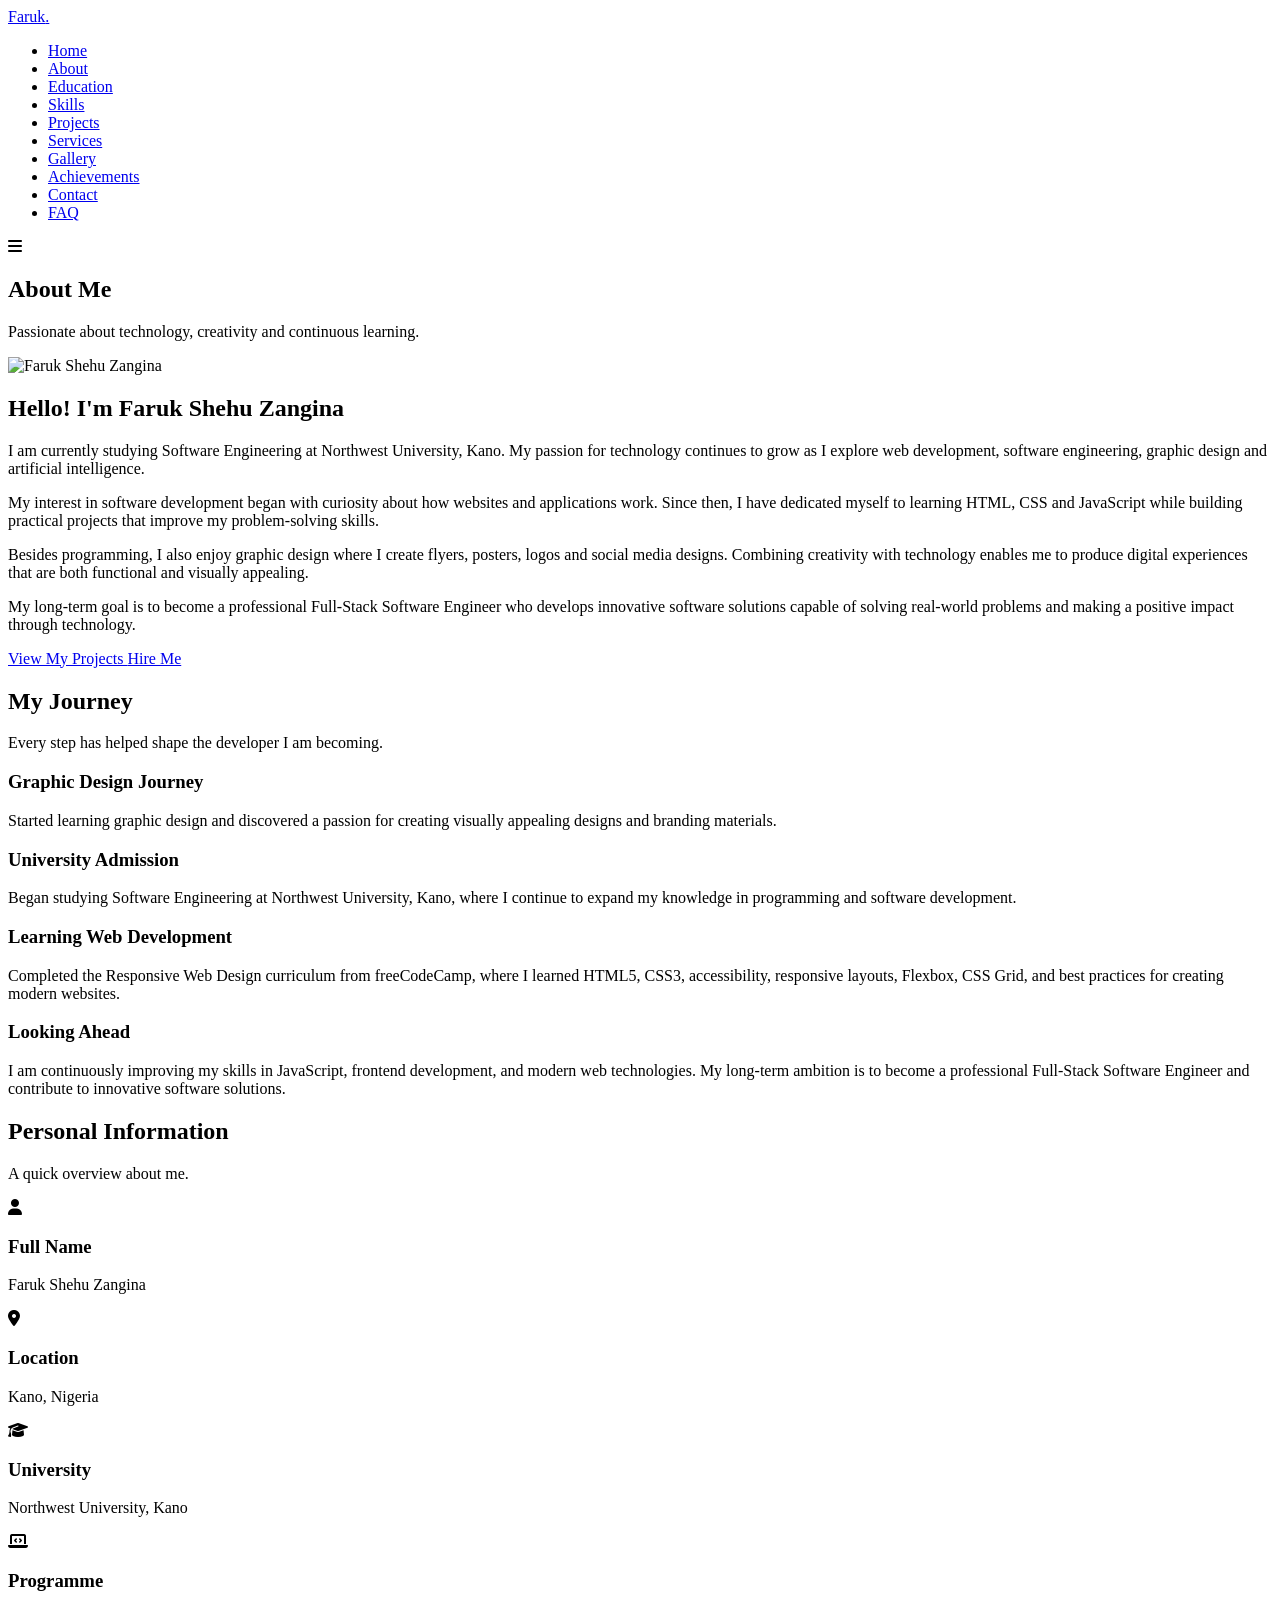
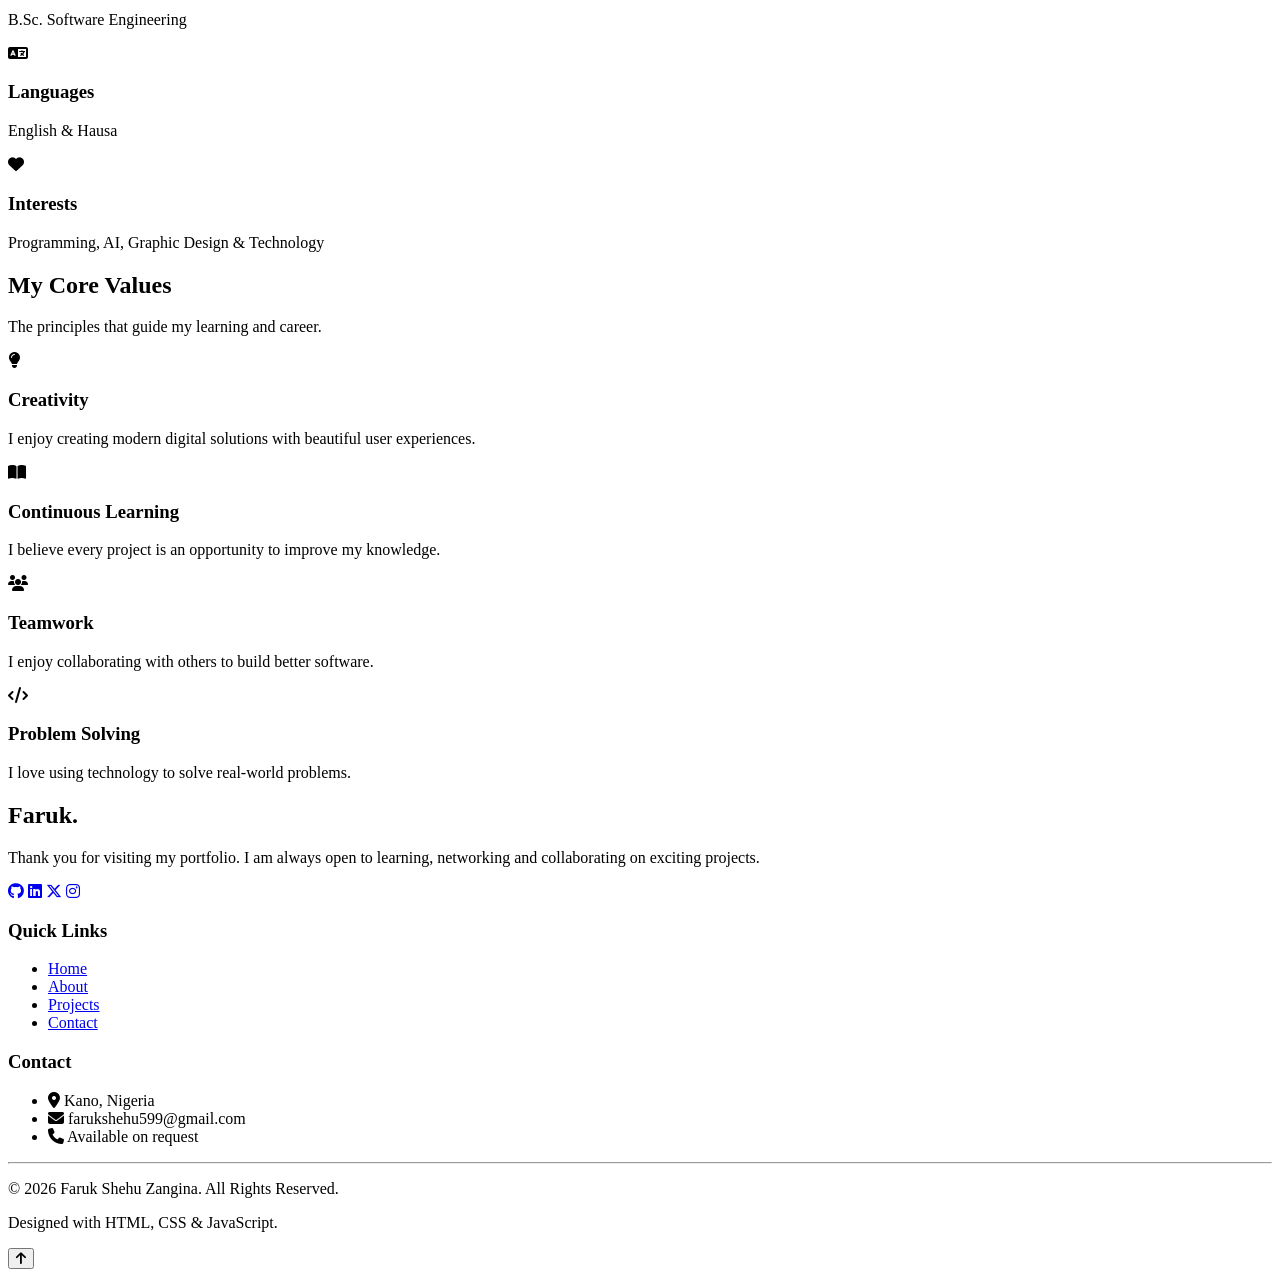
==== about.html @ 3d2c7ed2 "Add files via upload" ====
<!DOCTYPE html>
<html lang="en">

<head>

    <meta charset="UTF-8">

    <meta http-equiv="X-UA-Compatible" content="IE=edge">

    <meta name="viewport" content="width=device-width, initial-scale=1.0">

    <title>About | Faruk Shehu Zangina</title>

    <meta name="description"
        content="Learn more about Faruk Shehu Zangina, a Software Engineering student and aspiring Full-Stack Developer.">

    <link rel="preconnect" href="https://fonts.googleapis.com">

    <link rel="preconnect"
        href="https://fonts.gstatic.com"
        crossorigin>

    <link href="https://fonts.googleapis.com/css2?family=Inter:wght@300;400;500;600;700;800&family=Poppins:wght@400;500;600;700;800&display=swap"
        rel="stylesheet">

    <link rel="stylesheet"
        href="https://cdnjs.cloudflare.com/ajax/libs/font-awesome/6.7.2/css/all.min.css">

    <link rel="stylesheet" href="css/style.css">

</head>

<body>

<header>

<nav class="navbar">

<div class="container">

<a href="index.html" class="logo">

Faruk<span>.</span>

</a>

<ul class="nav-links">

<li><a href="index.html">Home</a></li>

<li><a href="about.html" class="active">About</a></li>

<li><a href="education.html">Education</a></li>

<li><a href="skills.html">Skills</a></li>

<li><a href="projects.html">Projects</a></li>

<li><a href="services.html">Services</a></li>

<li><a href="gallery.html">Gallery</a></li>

<li><a href="achievements.html">Achievements</a></li>

<li><a href="contact.html">Contact</a></li>

<li><a href="faq.html">FAQ</a></li>

</ul>

<div class="menu-btn">

<i class="fas fa-bars"></i>

</div>

</div>

</nav>

</header>

<main>

<section class="page-banner">

<div class="container">

<h1>About Me</h1>

<p>

Passionate about technology, creativity and continuous learning.

</p>

</div>

</section>

<section class="about-page">

<div class="container">

<div class="about-grid">

<div class="about-image">

<img src="images/profile.png"

alt="Faruk Shehu Zangina">

</div>

<div class="about-content">

<h2>

Hello! I'm Faruk Shehu Zangina

</h2>

<p>

I am currently studying Software Engineering at Northwest University, Kano. My passion for technology continues to grow as I explore web development, software engineering, graphic design and artificial intelligence.

</p>

<p>

My interest in software development began with curiosity about how websites and applications work. Since then, I have dedicated myself to learning HTML, CSS and JavaScript while building practical projects that improve my problem-solving skills.

</p>

<p>

Besides programming, I also enjoy graphic design where I create flyers, posters, logos and social media designs. Combining creativity with technology enables me to produce digital experiences that are both functional and visually appealing.

</p>

<p>

My long-term goal is to become a professional Full-Stack Software Engineer who develops innovative software solutions capable of solving real-world problems and making a positive impact through technology.

</p>

<div class="hero-buttons">

<a href="projects.html"

class="btn primary-btn">

View My Projects

</a>

<a href="contact.html"

class="btn secondary-btn">

Hire Me

</a>

</div>

</div>

</div>

</div>

</section>

<section class="journey">

<div class="container">

<div class="section-header">

<h2>

My Journey

</h2>

<p>

Every step has helped shape the developer I am becoming.

</p>

</div>

<div class="timeline">

<div class="timeline-item">

<h3>

Graphic Design Journey

</h3>

<p>

Started learning graphic design and discovered a passion for creating visually appealing designs and branding materials.

</p>

</div>

<div class="timeline-item">

<h3>

University Admission

</h3>

<p>

Began studying Software Engineering at Northwest University, Kano, where I continue to expand my knowledge in programming and software development.

</p>

</div>

<div class="timeline-item">

<h3>

Learning Web Development

</h3>

<p>

Completed the Responsive Web Design curriculum from freeCodeCamp, where I learned HTML5, CSS3, accessibility, responsive layouts, Flexbox, CSS Grid, and best practices for creating modern websites.

</p>

</div>

<div class="timeline-item">

<h3>

Looking Ahead

</h3>

<p>

I am continuously improving my skills in JavaScript, frontend development, and modern web technologies. My long-term ambition is to become a professional Full-Stack Software Engineer and contribute to innovative software solutions.

</p>

</div>

</div>

</div>

</section>

<!-- ==========================================
     PERSONAL INFORMATION
========================================== -->

<section class="personal-info">

<div class="container">

<div class="section-header">

<h2>Personal Information</h2>

<p>A quick overview about me.</p>

</div>

<div class="skills-grid">

<div class="skill-card">

<i class="fas fa-user"></i>

<h3>Full Name</h3>

<p>Faruk Shehu Zangina</p>

</div>

<div class="skill-card">

<i class="fas fa-location-dot"></i>

<h3>Location</h3>

<p>Kano, Nigeria</p>

</div>

<div class="skill-card">

<i class="fas fa-graduation-cap"></i>

<h3>University</h3>

<p>Northwest University, Kano</p>

</div>

<div class="skill-card">

<i class="fas fa-laptop-code"></i>

<h3>Programme</h3>

<p>B.Sc. Software Engineering</p>

</div>

<div class="skill-card">

<i class="fas fa-language"></i>

<h3>Languages</h3>

<p>English & Hausa</p>

</div>

<div class="skill-card">

<i class="fas fa-heart"></i>

<h3>Interests</h3>

<p>Programming, AI, Graphic Design & Technology</p>

</div>

</div>

</div>

</section>

<!-- ==========================================
     CORE VALUES
========================================== -->

<section class="values">

<div class="container">

<div class="section-header">

<h2>My Core Values</h2>

<p>The principles that guide my learning and career.</p>

</div>

<div class="skills-grid">

<div class="skill-card">

<i class="fas fa-lightbulb"></i>

<h3>Creativity</h3>

<p>I enjoy creating modern digital solutions with beautiful user experiences.</p>

</div>

<div class="skill-card">

<i class="fas fa-book-open"></i>

<h3>Continuous Learning</h3>

<p>I believe every project is an opportunity to improve my knowledge.</p>

</div>

<div class="skill-card">

<i class="fas fa-users"></i>

<h3>Teamwork</h3>

<p>I enjoy collaborating with others to build better software.</p>

</div>

<div class="skill-card">

<i class="fas fa-code"></i>

<h3>Problem Solving</h3>

<p>I love using technology to solve real-world problems.</p>

</div>

</div>

</div>

</section>

</main>

<footer class="footer">

<div class="container">

<div class="footer-content">

<div class="footer-column">

<h2 class="footer-logo">

Faruk<span>.</span>

</h2>

<p>

Thank you for visiting my portfolio. I am always open to learning, networking and collaborating on exciting projects.

</p>

<div class="social-icons">

<a href="https://github.com/Farusky"><i class="fab fa-github"></i></a>

<a href="https://www.linkedin.com/in/faruk-shehu-275217204?utm_source=share_via&utm_content=profile&utm_medium=member_android"><i class="fab fa-linkedin"></i></a>

<a href="https://x.com/Farusky07"><i class="fab fa-brands fa-x-twitter"></i></a>

<a href="https://www.instagram.com/faruk_zangina?igsh=MTUyN3ExdWhjOHB5cw=="><i class="fab fa-instagram"></i></a>

</div>

</div>

<div class="footer-column">

<h3>Quick Links</h3>

<ul>

<li><a href="index.html">Home</a></li>

<li><a href="about.html">About</a></li>

<li><a href="projects.html">Projects</a></li>

<li><a href="contact.html">Contact</a></li>

</ul>

</div>

<div class="footer-column">

<h3>Contact</h3>

<ul>

<li><i class="fas fa-location-dot"></i> Kano, Nigeria</li>

<li><i class="fas fa-envelope"></i> farukshehu599@gmail.com</li>

<li><i class="fas fa-phone"></i> Available on request</li>

</ul>

</div>

</div>

<hr>

<div class="footer-bottom">

<p>© 2026 Faruk Shehu Zangina. All Rights Reserved.</p>

<p>Designed with HTML, CSS & JavaScript.</p>

</div>

</div>

</footer>

<button id="backToTop">

<i class="fas fa-arrow-up"></i>

</button>

<script src="js/script.js"></script>

</body>

</html>
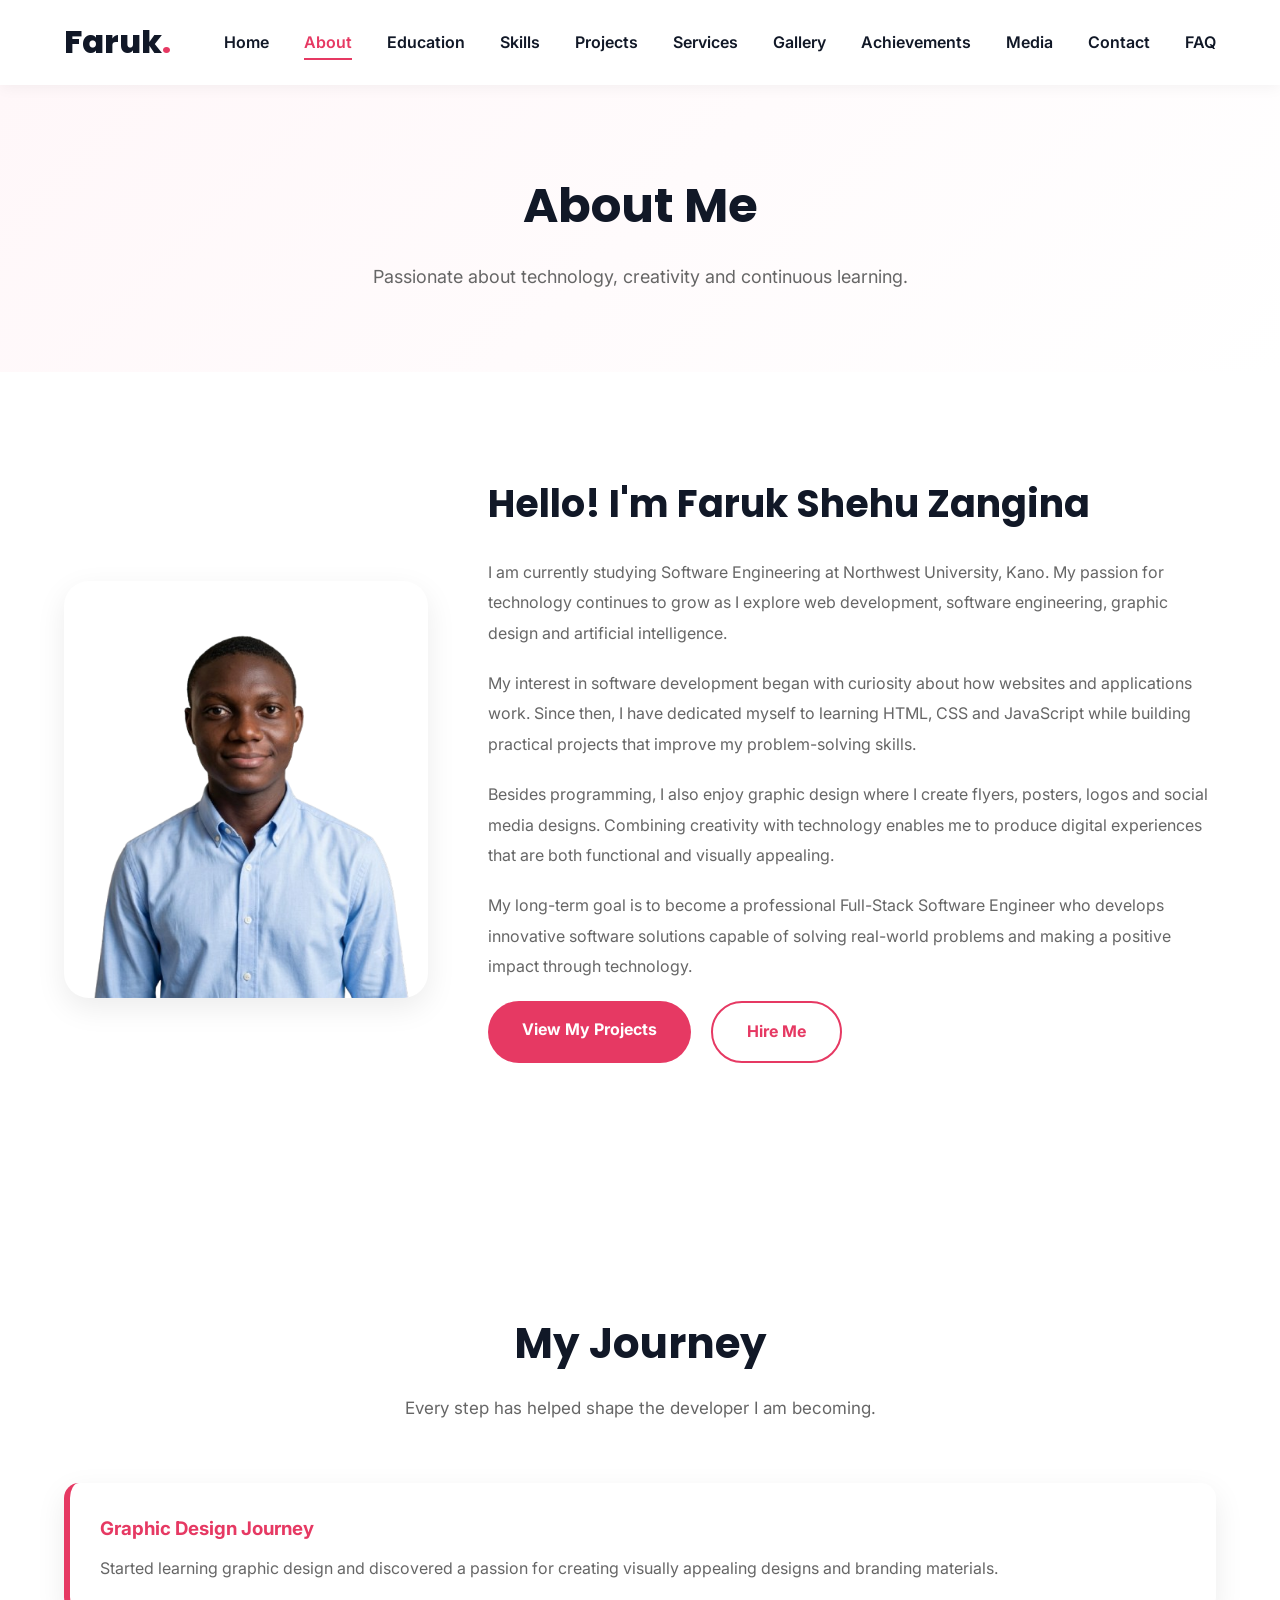
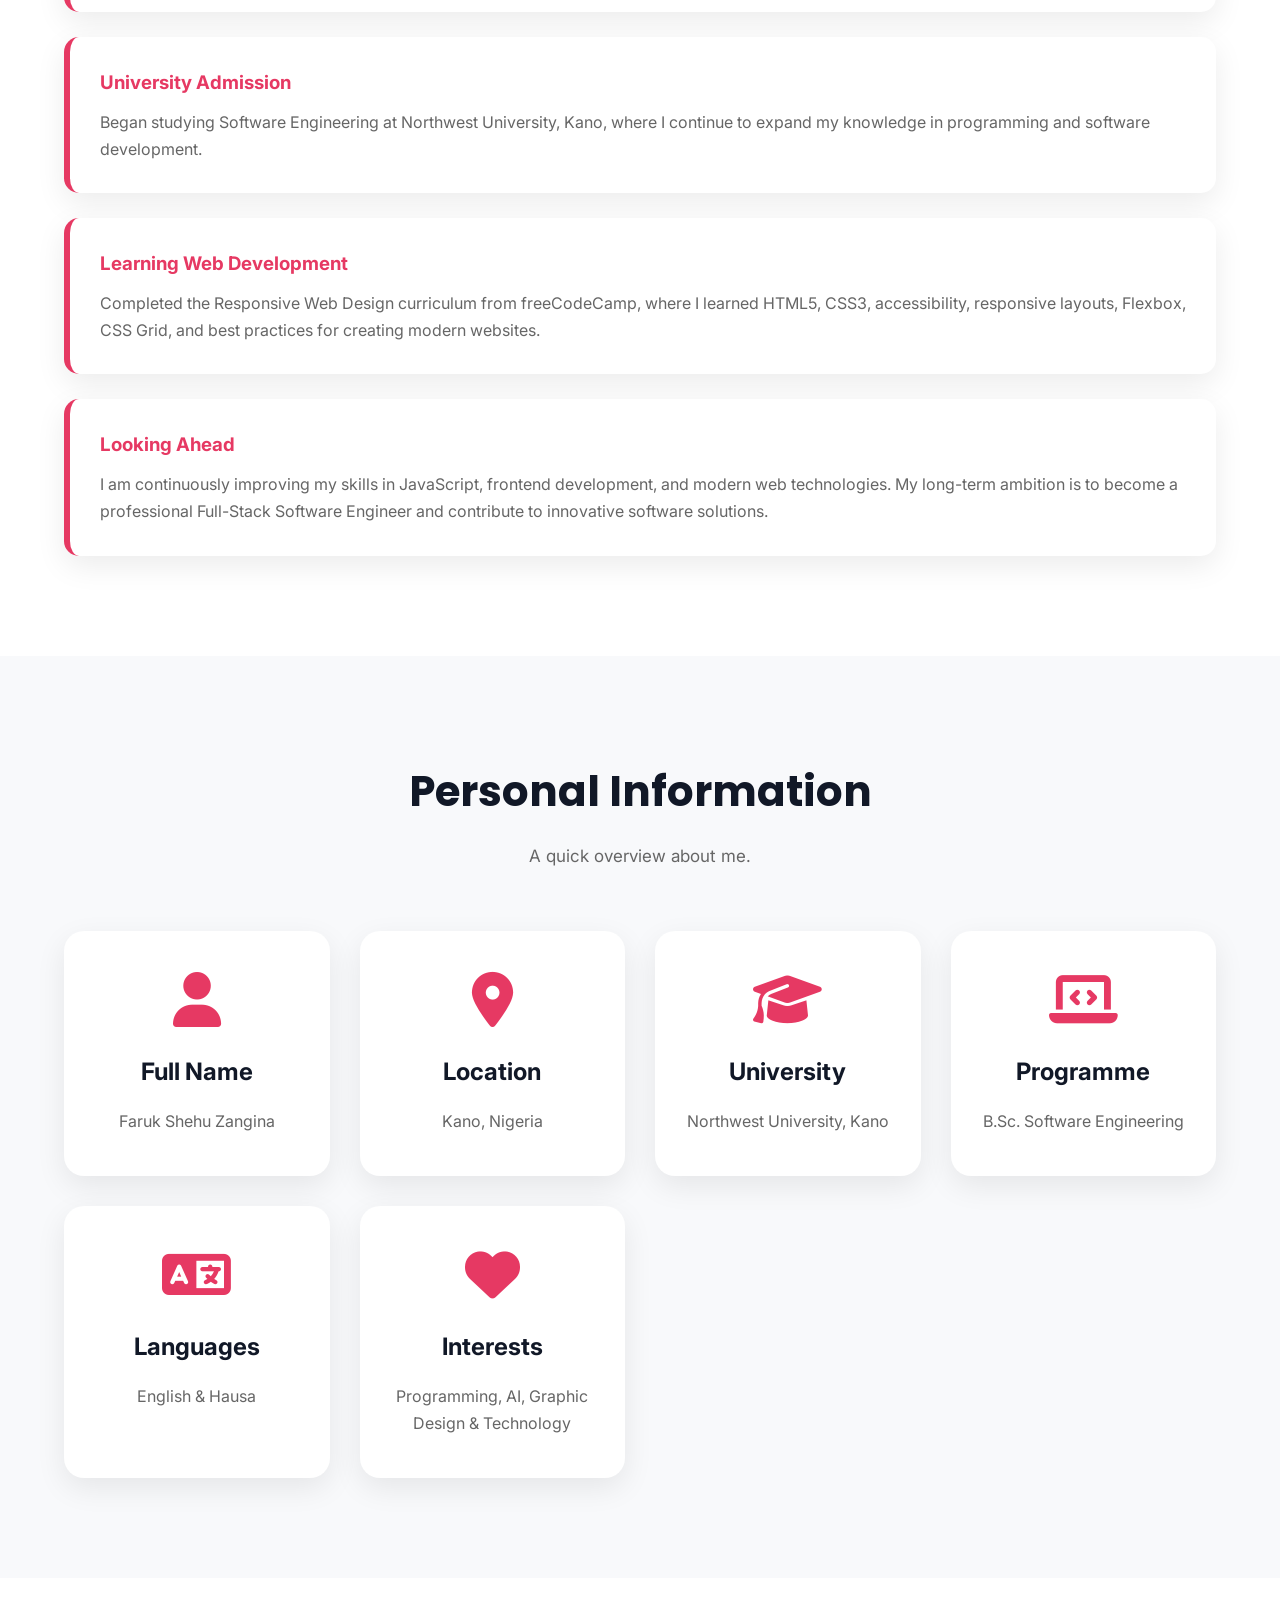
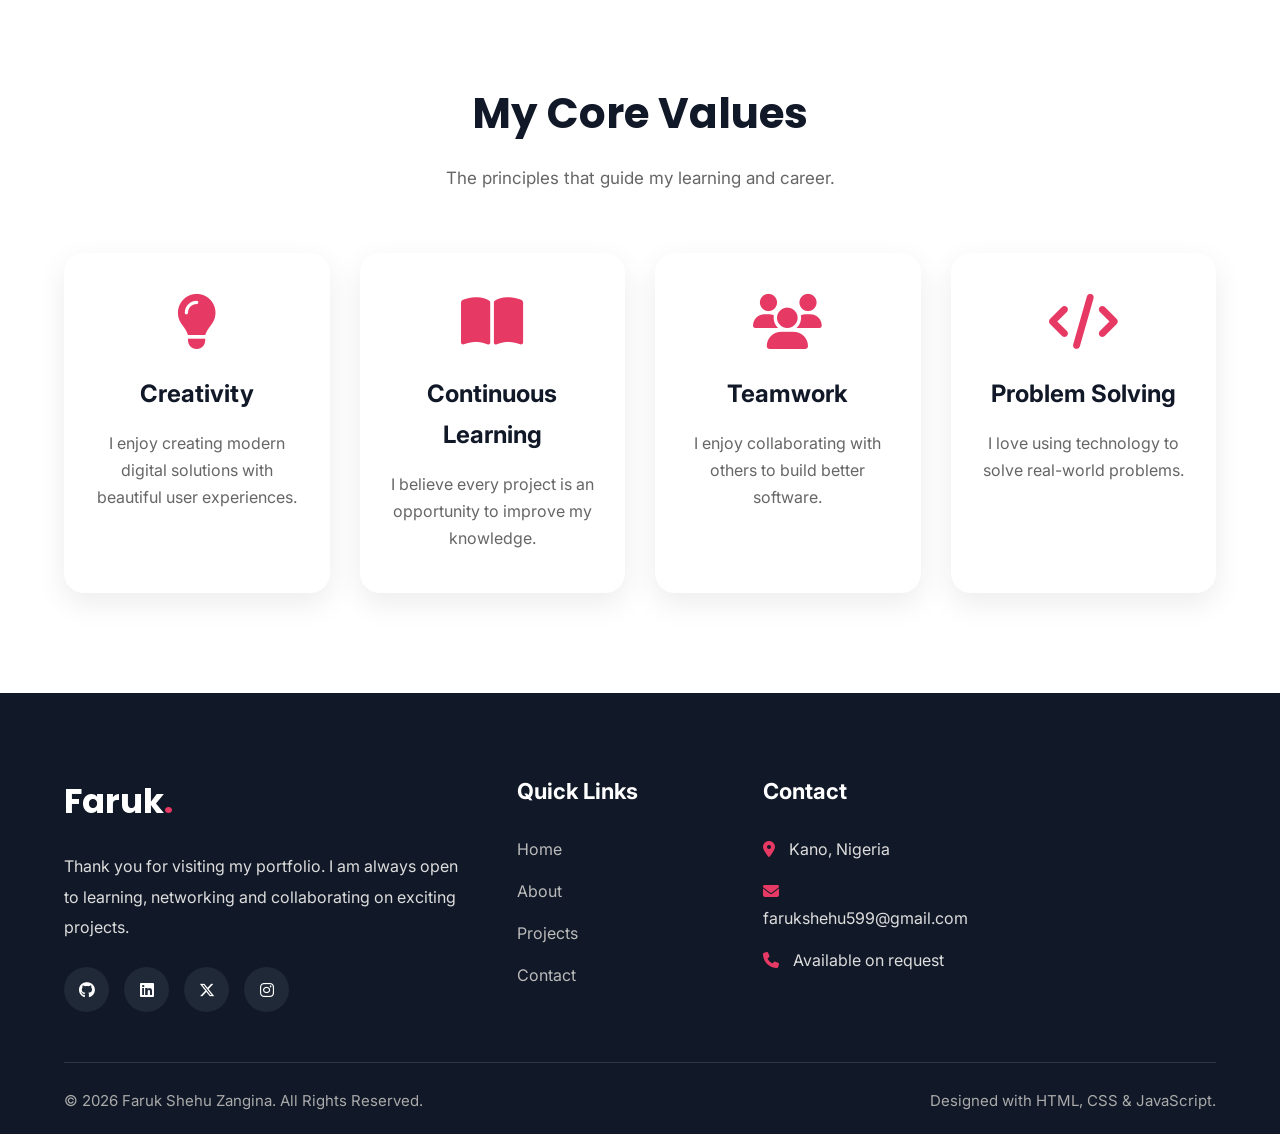
==== commit 8006306b: "Add Media link to the navigation menu" ====
--- a/about.html
+++ b/about.html
@@ -62,6 +62,8 @@
 
 <li><a href="achievements.html">Achievements</a></li>
 
+<li><a href="media.html">Media</a></li>    
+    
 <li><a href="contact.html">Contact</a></li>
 
 <li><a href="faq.html">FAQ</a></li>
--- a/css/style.css
+++ b/css/style.css
@@ -0,0 +1,2318 @@
+/*=========================================================
+    GOOGLE FONTS
+=========================================================*/
+@import url('https://fonts.googleapis.com/css2?family=Inter:wght@300;400;500;600;700;800&family=Poppins:wght@400;500;600;700;800&display=swap');
+
+/*=========================================================
+    CSS VARIABLES
+=========================================================*/
+
+:root{
+
+    --primary:#E63963;
+    --primary-light:#FF6B8A;
+    --dark:#111827;
+    --text:#555;
+    --white:#ffffff;
+    --light:#f8f9fb;
+    --border:#ececec;
+
+    --shadow:0 10px 30px rgba(0,0,0,.08);
+
+    --radius:18px;
+
+    --transition:.35s ease;
+
+}
+
+/*=========================================================
+    RESET
+=========================================================*/
+
+*{
+    margin:0;
+    padding:0;
+    box-sizing:border-box;
+}
+
+html{
+    scroll-behavior:smooth;
+}
+
+body{
+
+    font-family:'Inter',sans-serif;
+
+    background:var(--white);
+
+    color:var(--dark);
+
+    line-height:1.7;
+
+}
+
+img{
+
+    width:100%;
+
+    display:block;
+
+}
+
+a{
+
+    text-decoration:none;
+
+}
+
+ul{
+
+    list-style:none;
+
+}
+
+.container{
+
+    width:90%;
+
+    max-width:1200px;
+
+    margin:auto;
+
+}
+
+/*=========================================================
+    NAVBAR
+=========================================================*/
+
+header{
+
+    width:100%;
+
+    position:fixed;
+
+    top:0;
+
+    left:0;
+
+    background:#fff;
+
+    z-index:1000;
+
+    box-shadow:0 2px 20px rgba(0,0,0,.05);
+
+}
+
+.navbar{
+
+    height:85px;
+
+    display:flex;
+
+    align-items:center;
+
+}
+
+.navbar .container{
+
+    display:flex;
+
+    justify-content:space-between;
+
+    align-items:center;
+
+}
+
+.logo{
+
+    font-size:32px;
+
+    font-weight:800;
+
+    color:var(--dark);
+
+    font-family:'Poppins',sans-serif;
+
+}
+
+.logo span{
+
+    color:var(--primary);
+
+}
+
+.nav-links{
+
+    display:flex;
+
+    gap:35px;
+
+}
+
+.nav-links a{
+
+    color:var(--dark);
+
+    font-weight:600;
+
+    transition:var(--transition);
+
+}
+
+.nav-links a:hover,
+
+.nav-links .active{
+
+    color:var(--primary);
+
+}
+
+.menu-btn{
+
+    display:none;
+
+    font-size:26px;
+
+    cursor:pointer;
+
+}
+
+/*=========================================================
+    HERO
+=========================================================*/
+
+.hero{
+
+    padding-top:170px;
+
+    padding-bottom:120px;
+
+    background:linear-gradient(to bottom,#fff,#fff7f8);
+
+}
+
+.hero-container{
+
+    display:grid;
+
+    grid-template-columns:1fr 1fr;
+
+    gap:80px;
+
+    align-items:center;
+
+}
+
+.availability{
+
+    display:inline-flex;
+
+    align-items:center;
+
+    gap:10px;
+
+    padding:10px 18px;
+
+    border-radius:50px;
+
+    background:#ffe5ec;
+
+    color:var(--primary);
+
+    font-weight:600;
+
+    margin-bottom:25px;
+
+}
+
+.availability i{
+
+    font-size:10px;
+
+}
+
+.hero h4{
+
+    font-size:22px;
+
+    color:#777;
+
+    margin-bottom:10px;
+
+}
+
+.hero h1{
+
+    font-size:65px;
+
+    line-height:1.1;
+
+    font-family:'Poppins',sans-serif;
+
+    margin-bottom:15px;
+
+}
+
+.hero h1 span{
+
+    color:var(--primary);
+
+}
+
+.hero h3{
+
+    font-size:28px;
+
+    color:var(--primary);
+
+    margin-bottom:25px;
+
+}
+
+.hero p{
+
+    color:#666;
+
+    font-size:18px;
+
+    max-width:560px;
+
+    margin-bottom:35px;
+
+}
+
+/*=========================================================
+    BUTTONS
+=========================================================*/
+
+.hero-buttons{
+
+    display:flex;
+
+    gap:20px;
+
+    margin-bottom:45px;
+
+}
+
+.btn{
+
+    display:inline-block;
+
+    padding:15px 34px;
+
+    border-radius:50px;
+
+    font-weight:700;
+
+    transition:var(--transition);
+
+}
+
+.primary-btn{
+
+    background:var(--primary);
+
+    color:#fff;
+
+}
+
+.primary-btn:hover{
+
+    transform:translateY(-5px);
+
+    box-shadow:0 15px 35px rgba(230,57,99,.3);
+
+}
+
+.secondary-btn{
+
+    border:2px solid var(--primary);
+
+    color:var(--primary);
+
+}
+
+.secondary-btn:hover{
+
+    background:var(--primary);
+
+    color:#fff;
+
+}
+
+/*=========================================================
+    HERO IMAGE
+=========================================================*/
+
+.hero-image{
+
+    display:flex;
+
+    justify-content:center;
+
+}
+
+.image-box{
+
+    width:420px;
+
+    height:420px;
+
+    border-radius:50%;
+
+    padding:12px;
+
+    background:linear-gradient(135deg,var(--primary),var(--primary-light));
+
+    box-shadow:0 30px 60px rgba(230,57,99,.25);
+
+}
+
+.image-box img{
+
+    width:100%;
+
+    height:100%;
+
+    object-fit:cover;
+
+    border-radius:50%;
+
+    border:8px solid #fff;
+
+}
+
+/*=========================================================
+    HERO STATS
+=========================================================*/
+
+.hero-stats{
+
+    display:grid;
+
+    grid-template-columns:repeat(3,1fr);
+
+    gap:20px;
+
+}
+
+.stat-card{
+
+    background:#fff;
+
+    padding:30px 20px;
+
+    border-radius:20px;
+
+    box-shadow:var(--shadow);
+
+    text-align:center;
+
+    transition:var(--transition);
+
+}
+
+.stat-card:hover{
+
+    transform:translateY(-10px);
+
+}
+
+.stat-card h2{
+
+    color:var(--primary);
+
+    font-size:34px;
+
+}
+
+.stat-card p{
+
+    margin-top:8px;
+
+    font-size:15px;
+
+    color:#666;
+
+}
+
+/*=========================================================
+    SECTION HEADERS
+=========================================================*/
+
+section{
+
+    padding:100px 0;
+
+}
+
+.section-header{
+
+    text-align:center;
+
+    margin-bottom:60px;
+
+}
+
+.section-header h2{
+
+    font-size:42px;
+
+    font-family:'Poppins',sans-serif;
+
+    color:var(--dark);
+
+    margin-bottom:15px;
+
+}
+
+.section-header p{
+
+    max-width:700px;
+
+    margin:auto;
+
+    color:#666;
+
+    font-size:17px;
+
+}
+
+/*=========================================================
+    FEATURED SKILLS
+=========================================================*/
+
+.featured-skills{
+
+    background:var(--white);
+
+}
+
+.skills-grid{
+
+    display:grid;
+
+    grid-template-columns:repeat(auto-fit,minmax(250px,1fr));
+
+    gap:30px;
+
+}
+
+.skill-card{
+
+    background:#fff;
+
+    padding:40px 30px;
+
+    border-radius:20px;
+
+    text-align:center;
+
+    box-shadow:var(--shadow);
+
+    transition:var(--transition);
+
+    border:1px solid transparent;
+
+}
+
+.skill-card:hover{
+
+    transform:translateY(-10px);
+
+    border-color:var(--primary);
+
+}
+
+.skill-card i{
+
+    font-size:55px;
+
+    color:var(--primary);
+
+    margin-bottom:25px;
+
+}
+
+.skill-card h3{
+
+    font-size:24px;
+
+    margin-bottom:15px;
+
+}
+
+.skill-card p{
+
+    color:#666;
+
+    font-size:16px;
+
+}
+
+/*=========================================================
+    FEATURED PROJECT
+=========================================================*/
+
+.featured-project{
+
+    background:var(--light);
+
+}
+
+.project-content{
+
+    display:grid;
+
+    grid-template-columns:1fr 1fr;
+
+    gap:60px;
+
+    align-items:center;
+
+}
+
+.project-image img{
+
+    border-radius:25px;
+
+    box-shadow:var(--shadow);
+
+}
+
+.project-tag{
+
+    display:inline-block;
+
+    background:#ffe5ec;
+
+    color:var(--primary);
+
+    padding:10px 18px;
+
+    border-radius:50px;
+
+    font-weight:600;
+
+    margin-bottom:20px;
+
+}
+
+.project-text h2{
+
+    font-size:42px;
+
+    margin-bottom:20px;
+
+    font-family:'Poppins',sans-serif;
+
+}
+
+.project-text p{
+
+    color:#666;
+
+    margin-bottom:25px;
+
+}
+
+.project-text ul{
+
+    margin-bottom:35px;
+
+}
+
+.project-text ul li{
+
+    margin-bottom:15px;
+
+    color:#444;
+
+    font-size:17px;
+
+}
+
+/*=========================================================
+    CTA SECTION
+=========================================================*/
+
+.cta{
+
+    background:linear-gradient(135deg,var(--primary),var(--primary-light));
+
+}
+
+.cta-box{
+
+    text-align:center;
+
+    color:#fff;
+
+}
+
+.cta-box h2{
+
+    font-size:48px;
+
+    font-family:'Poppins',sans-serif;
+
+    margin-bottom:25px;
+
+}
+
+.cta-box p{
+
+    max-width:700px;
+
+    margin:0 auto 40px;
+
+    font-size:18px;
+
+    opacity:.95;
+
+}
+
+.cta .primary-btn{
+
+    background:#fff;
+
+    color:var(--primary);
+
+}
+
+.cta .primary-btn:hover{
+
+    background:#111827;
+
+    color:#fff;
+
+}
+
+/*=========================================================
+    FOOTER
+=========================================================*/
+
+.footer{
+
+    background:#111827;
+
+    color:#ddd;
+
+    padding:80px 0 20px;
+
+}
+
+.footer-content{
+
+    display:grid;
+
+    grid-template-columns:2fr 1fr 1fr 1fr;
+
+    gap:40px;
+
+}
+
+.footer-logo{
+
+    font-size:34px;
+
+    color:#fff;
+
+    margin-bottom:20px;
+
+    font-family:'Poppins',sans-serif;
+
+}
+
+.footer-logo span{
+
+    color:var(--primary);
+
+}
+
+.footer-column p{
+
+    line-height:1.9;
+
+    margin-bottom:25px;
+
+}
+
+.footer-column h3{
+
+    color:#fff;
+
+    margin-bottom:25px;
+
+    font-size:22px;
+
+}
+
+.footer-column ul li{
+
+    margin-bottom:15px;
+
+}
+
+.footer-column ul li a{
+
+    color:#bbb;
+
+    transition:.3s;
+
+}
+
+.footer-column ul li a:hover{
+
+    color:var(--primary);
+
+    padding-left:8px;
+
+}
+
+.footer-column ul li i{
+
+    color:var(--primary);
+
+    margin-right:10px;
+
+}
+
+/*=========================================================
+    SOCIAL ICONS
+=========================================================*/
+
+.social-icons{
+
+    display:flex;
+
+    gap:15px;
+
+}
+
+.social-icons a{
+
+    width:45px;
+
+    height:45px;
+
+    background:#1f2937;
+
+    display:flex;
+
+    justify-content:center;
+
+    align-items:center;
+
+    border-radius:50%;
+
+    color:#fff;
+
+    transition:.3s;
+
+}
+
+.social-icons a:hover{
+
+    background:var(--primary);
+
+    transform:translateY(-6px);
+
+}
+
+/*=========================================================
+    FOOTER BOTTOM
+=========================================================*/
+
+.footer hr{
+
+    margin:50px 0 25px;
+
+    border:none;
+
+    height:1px;
+
+    background:#2d3748;
+
+}
+
+.footer-bottom{
+
+    display:flex;
+
+    justify-content:space-between;
+
+    align-items:center;
+
+    flex-wrap:wrap;
+
+    gap:15px;
+
+}
+
+.footer-bottom p{
+
+    color:#aaa;
+
+    font-size:15px;
+
+}
+
+/*=========================================================
+    BACK TO TOP BUTTON
+=========================================================*/
+
+#backToTop{
+
+    position:fixed;
+
+    right:30px;
+
+    bottom:30px;
+
+    width:55px;
+
+    height:55px;
+
+    border:none;
+
+    border-radius:50%;
+
+    background:var(--primary);
+
+    color:#fff;
+
+    font-size:20px;
+
+    cursor:pointer;
+
+    display:flex;
+
+    justify-content:center;
+
+    align-items:center;
+
+    box-shadow:0 10px 25px rgba(230,57,99,.35);
+
+    transition:var(--transition);
+
+    opacity:0;
+
+    visibility:hidden;
+
+    z-index:999;
+
+}
+
+#backToTop.show{
+
+    opacity:1;
+
+    visibility:visible;
+
+}
+
+#backToTop:hover{
+
+    transform:translateY(-8px);
+
+    background:var(--primary-light);
+
+}
+
+/*=========================================================
+    SCROLLBAR
+=========================================================*/
+
+::-webkit-scrollbar{
+
+    width:10px;
+
+}
+
+::-webkit-scrollbar-track{
+
+    background:#f1f1f1;
+
+}
+
+::-webkit-scrollbar-thumb{
+
+    background:var(--primary);
+
+    border-radius:50px;
+
+}
+
+::-webkit-scrollbar-thumb:hover{
+
+    background:var(--primary-light);
+
+}
+
+/*=========================================================
+    ANIMATIONS
+=========================================================*/
+
+@keyframes fadeUp{
+
+    from{
+
+        opacity:0;
+
+        transform:translateY(40px);
+
+    }
+
+    to{
+
+        opacity:1;
+
+        transform:translateY(0);
+
+    }
+
+}
+
+.hero-text{
+
+    animation:fadeUp 1s ease;
+
+}
+
+.hero-image{
+
+    animation:fadeUp 1.3s ease;
+
+}
+
+.skill-card{
+
+    animation:fadeUp .8s ease;
+
+}
+
+.project-content{
+
+    animation:fadeUp .9s ease;
+
+}
+
+.cta-box{
+
+    animation:fadeUp 1s ease;
+
+}
+
+/*=========================================================
+    HOVER EFFECTS
+=========================================================*/
+
+.skill-card:hover,
+
+.project-image img:hover,
+
+.footer-column:hover{
+
+    transition:.35s ease;
+
+}
+
+.project-image img:hover{
+
+    transform:scale(1.03);
+
+}
+
+.btn{
+
+    transition:all .35s ease;
+
+}
+
+.nav-links a{
+
+    position:relative;
+
+}
+
+.nav-links a::after{
+
+    content:"";
+
+    position:absolute;
+
+    left:0;
+
+    bottom:-8px;
+
+    width:0;
+
+    height:2px;
+
+    background:var(--primary);
+
+    transition:.3s;
+
+}
+
+.nav-links a:hover::after,
+
+.nav-links a.active::after{
+
+    width:100%;
+
+}
+
+/*=========================================================
+    TABLET RESPONSIVE
+=========================================================*/
+
+@media(max-width:992px){
+
+.hero-container{
+
+grid-template-columns:1fr;
+
+text-align:center;
+
+}
+
+.hero-buttons{
+
+justify-content:center;
+
+}
+
+.hero-stats{
+
+grid-template-columns:repeat(2,1fr);
+
+}
+
+.project-content{
+
+grid-template-columns:1fr;
+
+}
+
+.footer-content{
+
+grid-template-columns:repeat(2,1fr);
+
+}
+
+.image-box{
+
+width:320px;
+
+height:320px;
+
+margin:auto;
+
+}
+
+.hero h1{
+
+font-size:50px;
+
+}
+
+}
+
+/*=========================================================
+    MOBILE RESPONSIVE
+=========================================================*/
+
+@media(max-width:768px){
+
+.menu-btn{
+
+display:block;
+
+}
+
+.nav-links{
+
+position:absolute;
+
+top:85px;
+
+left:-100%;
+
+background:#fff;
+
+width:100%;
+
+flex-direction:column;
+
+padding:30px;
+
+gap:20px;
+
+box-shadow:0 10px 30px rgba(0,0,0,.08);
+
+transition:.4s;
+
+}
+
+.nav-links.active{
+
+left:0;
+
+}
+
+.hero{
+
+padding-top:140px;
+
+}
+
+.hero h1{
+
+font-size:42px;
+
+}
+
+.hero h3{
+
+font-size:22px;
+
+}
+
+.hero-buttons{
+
+flex-direction:column;
+
+}
+
+.hero-stats{
+
+grid-template-columns:1fr;
+
+}
+
+.skills-grid{
+
+grid-template-columns:1fr;
+
+}
+
+.footer-content{
+
+grid-template-columns:1fr;
+
+}
+
+.footer-bottom{
+
+flex-direction:column;
+
+text-align:center;
+
+}
+
+.section-header h2{
+
+font-size:34px;
+
+}
+
+.project-text h2{
+
+font-size:34px;
+
+}
+
+.cta-box h2{
+
+font-size:34px;
+
+}
+
+.image-box{
+
+width:260px;
+
+height:260px;
+
+}
+
+.container{
+
+width:92%;
+
+}
+
+}
+
+/*=========================================================
+    SMALL MOBILE
+=========================================================*/
+
+@media(max-width:480px){
+
+.hero h1{
+
+font-size:36px;
+
+}
+
+.hero p{
+
+font-size:16px;
+
+}
+
+.btn{
+
+width:100%;
+
+text-align:center;
+
+}
+
+.section-header p{
+
+font-size:15px;
+
+}
+
+}
+
+/*=========================================================
+    PAGE BANNER
+=========================================================*/
+
+.page-banner{
+
+    margin-top:85px;
+
+    background:linear-gradient(135deg,#fff7f9,#ffffff);
+
+    padding:80px 0;
+
+    text-align:center;
+
+}
+
+.page-banner h1{
+
+    font-size:48px;
+
+    font-family:'Poppins',sans-serif;
+
+    margin-bottom:15px;
+
+}
+
+.page-banner p{
+
+    color:#666;
+
+    font-size:18px;
+
+}
+
+/*=========================================================
+    ABOUT PAGE
+=========================================================*/
+
+.about-page{
+
+    background:#fff;
+
+}
+
+.about-grid{
+
+    display:grid;
+
+    grid-template-columns:1fr 2fr;
+
+    gap:60px;
+
+    align-items:center;
+
+}
+
+.about-image img{
+
+    border-radius:25px;
+
+    box-shadow:var(--shadow);
+
+}
+
+.about-content h2{
+
+    font-size:38px;
+
+    margin-bottom:20px;
+
+    font-family:'Poppins',sans-serif;
+
+}
+
+.about-content p{
+
+    margin-bottom:20px;
+
+    color:#666;
+
+    line-height:1.9;
+
+}
+
+/*=========================================================
+    TIMELINE
+=========================================================*/
+
+.timeline{
+
+    display:flex;
+
+    flex-direction:column;
+
+    gap:25px;
+
+}
+
+.timeline-item{
+
+    background:#fff;
+
+    padding:30px;
+
+    border-left:6px solid var(--primary);
+
+    border-radius:15px;
+
+    box-shadow:var(--shadow);
+
+    transition:.35s;
+
+}
+
+.timeline-item:hover{
+
+    transform:translateX(10px);
+
+}
+
+.timeline-item h3{
+
+    margin-bottom:10px;
+
+    color:var(--primary);
+
+}
+
+.timeline-item p{
+
+    color:#666;
+
+}
+
+/*=========================================================
+    PERSONAL INFO
+=========================================================*/
+
+.personal-info{
+
+    background:var(--light);
+
+}
+
+.values{
+
+    background:#fff;
+
+}
+
+/*=========================================================
+    ABOUT PAGE RESPONSIVE
+=========================================================*/
+
+@media(max-width:992px){
+
+.about-grid{
+
+grid-template-columns:1fr;
+
+text-align:center;
+
+}
+
+.about-image{
+
+max-width:350px;
+
+margin:auto;
+
+}
+
+}
+
+@media(max-width:768px){
+
+.page-banner h1{
+
+font-size:38px;
+
+}
+
+.about-content h2{
+
+font-size:30px;
+
+}
+
+.timeline-item{
+
+padding:25px;
+
+}
+
+}
+
+/*=========================================================
+    EDUCATION PAGE
+=========================================================*/
+
+.education-section{
+
+    padding:100px 0;
+
+}
+
+.light-bg{
+
+    background:var(--light);
+
+}
+
+.education-card{
+
+    display:flex;
+
+    gap:35px;
+
+    align-items:flex-start;
+
+    background:#fff;
+
+    padding:40px;
+
+    border-radius:20px;
+
+    box-shadow:var(--shadow);
+
+}
+
+.edu-icon{
+
+    width:90px;
+
+    height:90px;
+
+    background:var(--primary);
+
+    color:#fff;
+
+    border-radius:50%;
+
+    display:flex;
+
+    justify-content:center;
+
+    align-items:center;
+
+    font-size:36px;
+
+    flex-shrink:0;
+
+}
+
+.edu-content h2{
+
+    margin-bottom:10px;
+
+    font-family:'Poppins',sans-serif;
+
+}
+
+.edu-content h4{
+
+    color:var(--primary);
+
+    margin-bottom:20px;
+
+}
+
+.edu-content p{
+
+    color:#666;
+
+    margin-bottom:20px;
+
+    line-height:1.8;
+
+}
+
+.edu-content ul{
+
+    padding-left:20px;
+
+    list-style:disc;
+
+}
+
+.edu-content ul li{
+
+    margin-bottom:10px;
+
+    color:#555;
+
+}
+
+@media(max-width:768px){
+
+.education-card{
+
+flex-direction:column;
+
+text-align:center;
+
+}
+
+.edu-icon{
+
+margin:auto;
+
+}
+
+.edu-content ul{
+
+text-align:left;
+
+}
+
+}
+
+/*=========================================================
+    SKILLS PAGE
+=========================================================*/
+
+.skills-section{
+
+    padding:100px 0;
+
+}
+
+.progress{
+
+    width:100%;
+
+    height:10px;
+
+    background:#e9e9e9;
+
+    border-radius:50px;
+
+    margin-top:20px;
+
+    overflow:hidden;
+
+}
+
+.progress-bar{
+
+    height:100%;
+
+    background:var(--primary);
+
+    border-radius:50px;
+
+    position:relative;
+
+}
+
+.progress-bar span{
+
+    position:absolute;
+
+    right:10px;
+
+    top:-28px;
+
+    font-size:13px;
+
+    font-weight:600;
+
+    color:var(--primary);
+
+}
+
+.html{
+
+    width:90%;
+
+}
+
+.css{
+
+    width:85%;
+
+}
+
+.js{
+
+    width:55%;
+
+}
+
+.git{
+
+    width:60%;
+
+}
+
+/*=========================================================
+    PROJECTS PAGE
+=========================================================*/
+
+.projects-section{
+
+    padding:100px 0;
+
+}
+
+.projects-grid{
+
+    display:grid;
+
+    grid-template-columns:repeat(auto-fit,minmax(320px,1fr));
+
+    gap:35px;
+
+}
+
+.project-card{
+
+    background:#fff;
+
+    border-radius:20px;
+
+    overflow:hidden;
+
+    box-shadow:var(--shadow);
+
+    transition:.35s;
+
+}
+
+.project-card:hover{
+
+    transform:translateY(-10px);
+
+}
+
+.project-card img{
+
+    width:100%;
+
+    height:220px;
+
+    object-fit:cover;
+
+}
+
+.project-info{
+
+    padding:30px;
+
+}
+
+.project-info h3{
+
+    margin-bottom:15px;
+
+    font-size:24px;
+
+    font-family:'Poppins',sans-serif;
+
+}
+
+.project-info p{
+
+    color:#666;
+
+    margin-bottom:20px;
+
+    line-height:1.7;
+
+}
+
+.project-tags{
+
+    display:flex;
+
+    flex-wrap:wrap;
+
+    gap:10px;
+
+    margin-bottom:25px;
+
+}
+
+.project-tags span{
+
+    background:#ffe6ee;
+
+    color:var(--primary);
+
+    padding:8px 15px;
+
+    border-radius:50px;
+
+    font-size:14px;
+
+    font-weight:600;
+
+}
+
+.project-card .btn{
+
+    width:100%;
+
+    text-align:center;
+
+}
+
+@media(max-width:768px){
+
+.project-card img{
+
+height:200px;
+
+}
+
+}
+
+/*=========================================================
+    SERVICES PAGE
+=========================================================*/
+
+.services-section{
+
+    padding:100px 0;
+
+}
+
+.services-section .skill-card{
+
+    text-align:center;
+
+}
+
+.services-section .skill-card i{
+
+    font-size:55px;
+
+    color:var(--primary);
+
+    margin-bottom:20px;
+
+}
+
+.services-section .skill-card h3{
+
+    margin-bottom:15px;
+
+    font-family:'Poppins',sans-serif;
+
+}
+
+.services-section .skill-card p{
+
+    color:#666;
+
+    line-height:1.8;
+
+}
+
+/*=========================================================
+    GALLERY PAGE
+=========================================================*/
+
+.gallery-section{
+
+    padding:100px 0;
+
+}
+
+.gallery-grid{
+
+    display:grid;
+
+    grid-template-columns:repeat(auto-fit,minmax(300px,1fr));
+
+    gap:30px;
+
+}
+
+.gallery-item{
+
+    position:relative;
+
+    overflow:hidden;
+
+    border-radius:20px;
+
+    box-shadow:var(--shadow);
+
+}
+
+.gallery-item img{
+
+    width:100%;
+
+    height:260px;
+
+    object-fit:cover;
+
+    transition:.4s;
+
+}
+
+.gallery-overlay{
+
+    position:absolute;
+
+    inset:0;
+
+    background:rgba(0,0,0,.65);
+
+    display:flex;
+
+    justify-content:center;
+
+    align-items:center;
+
+    opacity:0;
+
+    transition:.35s;
+
+}
+
+.gallery-overlay h3{
+
+    color:#fff;
+
+    font-size:24px;
+
+    font-family:'Poppins',sans-serif;
+
+}
+
+.gallery-item:hover img{
+
+    transform:scale(1.08);
+
+}
+
+.gallery-item:hover .gallery-overlay{
+
+    opacity:1;
+
+}
+
+@media(max-width:768px){
+
+.gallery-item img{
+
+height:220px;
+
+}
+
+}
+
+/*=========================================================
+    ACHIEVEMENTS PAGE
+=========================================================*/
+
+.achievement-section{
+
+    padding:100px 0;
+
+}
+
+.certificate-card{
+
+    display:grid;
+
+    grid-template-columns:1fr 1fr;
+
+    gap:40px;
+
+    align-items:center;
+
+    background:#fff;
+
+    padding:40px;
+
+    border-radius:20px;
+
+    box-shadow:var(--shadow);
+
+}
+
+.certificate-image img{
+
+    width:100%;
+
+    border-radius:15px;
+
+    box-shadow:var(--shadow);
+
+}
+
+.certificate-content h2{
+
+    margin-bottom:10px;
+
+}
+
+.certificate-content h4{
+
+    color:var(--primary);
+
+    margin-bottom:20px;
+
+}
+
+.certificate-content p{
+
+    color:#666;
+
+    line-height:1.8;
+
+    margin-bottom:18px;
+
+}
+
+@media(max-width:900px){
+
+.certificate-card{
+
+grid-template-columns:1fr;
+
+}
+
+}
+
+/*=========================================================
+    CONTACT PAGE
+=========================================================*/
+
+.contact-section{
+
+    padding:100px 0;
+
+}
+
+.contact-wrapper{
+
+    display:grid;
+
+    grid-template-columns:1fr 1.5fr;
+
+    gap:40px;
+
+}
+
+.contact-info{
+
+    display:flex;
+
+    flex-direction:column;
+
+    gap:20px;
+
+}
+
+.info-box{
+
+    display:flex;
+
+    gap:20px;
+
+    background:#fff;
+
+    padding:25px;
+
+    border-radius:15px;
+
+    box-shadow:var(--shadow);
+
+}
+
+.info-box i{
+
+    font-size:30px;
+
+    color:var(--primary);
+
+}
+
+.contact-form{
+
+    background:#fff;
+
+    padding:35px;
+
+    border-radius:20px;
+
+    box-shadow:var(--shadow);
+
+}
+
+.form-group{
+
+    margin-bottom:20px;
+
+}
+
+.form-group input,
+
+.form-group textarea{
+
+    width:100%;
+
+    padding:15px;
+
+    border:1px solid #ddd;
+
+    border-radius:10px;
+
+    font-size:16px;
+
+    outline:none;
+
+}
+
+.social-contact{
+
+    display:grid;
+
+    grid-template-columns:repeat(auto-fit,minmax(220px,1fr));
+
+    gap:25px;
+
+}
+
+.social-card{
+
+    background:#fff;
+
+    padding:30px;
+
+    border-radius:20px;
+
+    text-align:center;
+
+    text-decoration:none;
+
+    color:inherit;
+
+    box-shadow:var(--shadow);
+
+    transition:.35s;
+
+}
+
+.social-card:hover{
+
+    transform:translateY(-8px);
+
+}
+
+.social-card i{
+
+    font-size:45px;
+
+    color:var(--primary);
+
+    margin-bottom:20px;
+
+}
+
+@media(max-width:900px){
+
+.contact-wrapper{
+
+grid-template-columns:1fr;
+
+}
+
+}
+
+/*=========================================================
+    FAQ PAGE
+=========================================================*/
+
+.faq-section{
+
+    padding:100px 0;
+
+}
+
+.faq-container{
+
+    max-width:900px;
+
+    margin:auto;
+
+}
+
+.faq-item{
+
+    background:#fff;
+
+    border-radius:15px;
+
+    margin-bottom:20px;
+
+    overflow:hidden;
+
+    box-shadow:var(--shadow);
+
+}
+
+.faq-question{
+
+    width:100%;
+
+    padding:22px 30px;
+
+    border:none;
+
+    background:#fff;
+
+    cursor:pointer;
+
+    display:flex;
+
+    justify-content:space-between;
+
+    align-items:center;
+
+    font-size:18px;
+
+    font-weight:600;
+
+    text-align:left;
+
+}
+
+.faq-question i{
+
+    transition:.3s;
+
+}
+
+.faq-answer{
+
+    max-height:0;
+
+    overflow:hidden;
+
+    transition:max-height .35s ease;
+
+}
+
+.faq-answer p{
+
+    padding:0 30px 25px;
+
+    color:#666;
+
+    line-height:1.8;
+
+}
+
+.faq-item.active .faq-answer{
+
+    max-height:300px;
+
+    padding-bottom:20px;
+
+}
+.faq-item.active .faq-question i{
+
+    transform:rotate(180deg);
+    
+
+}
+
+.tel{
+    color:black;
+}
+
+/*==================================
+MEDIA PAGE
+==================================*/
+
+.media-section{
+
+padding:100px 0;
+
+}
+
+.media-card{
+
+background:var(--card);
+
+padding:15px;
+
+border-radius:20px;
+
+box-shadow:var(--shadow);
+
+}
+
+.media-card audio{
+
+width:100%;
+
+}
+
+.media-card video{
+
+border-radius:15px;
+
+}
+
+.media-card iframe{
+
+width:100%;
+
+height:600px;
+
+border:none;
+
+border-radius:15px;
+
+}
+
+@media(max-width:768px){
+
+.media-card iframe{
+
+height:350px;
+
+}
+
+}
